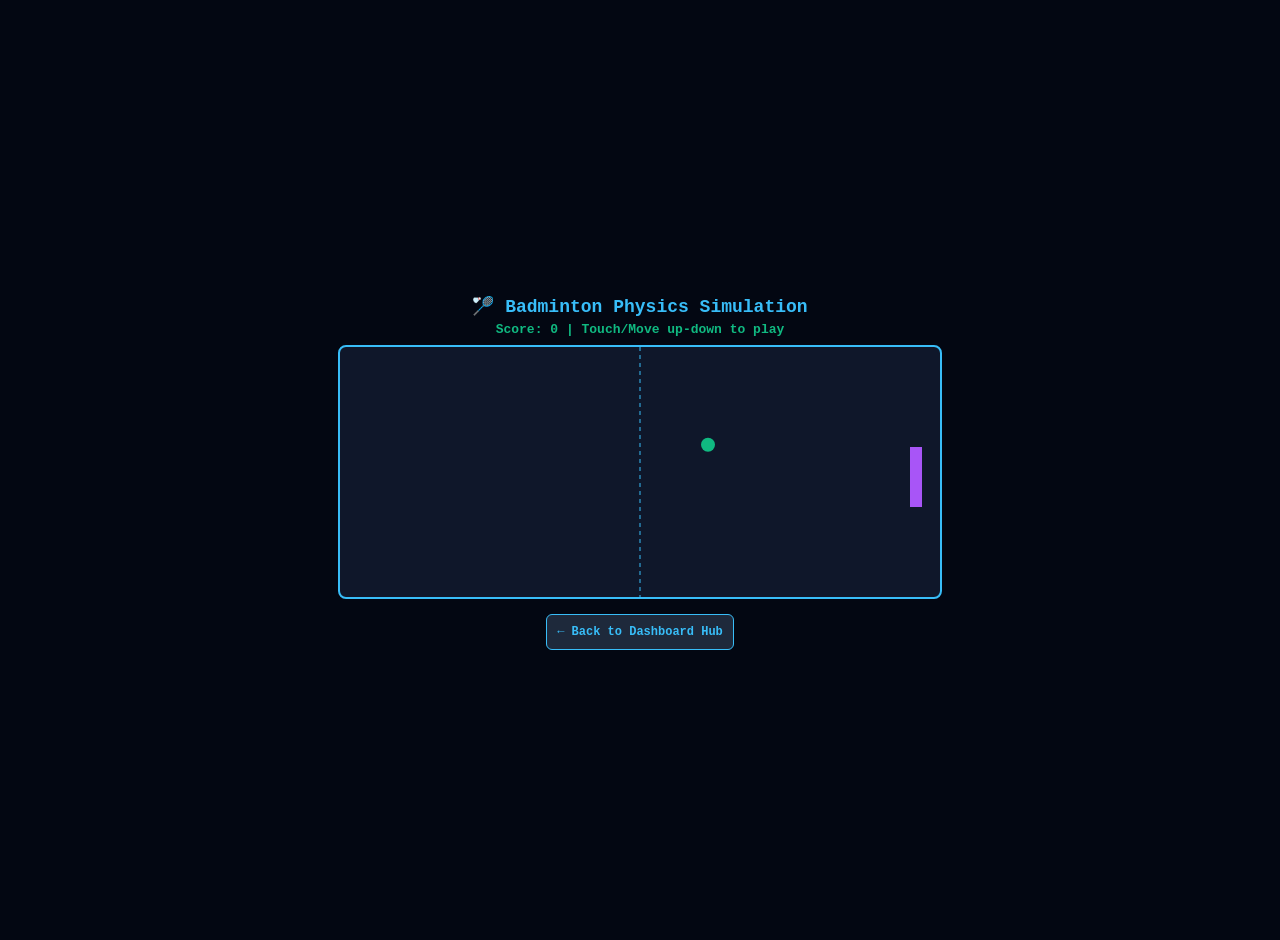
==== badminton.html @ 3144b902 "Fix 404 error: Clean reinit and add all root html files" ====
<!DOCTYPE html>
<html lang="en">
<head>
    <meta charset="UTF-8">
    <title>Badminton Physics Simulation</title>
    <style>
        body { background: #030712; color: #f3f4f6; font-family: monospace; display: flex; flex-direction: column; align-items: center; justify-content: center; min-height: 100vh; margin: 0; padding: 20px; }
        h1 { color: #38bdf8; margin: 5px; font-size: 18px; text-align: center; }
        canvas { background: #0f172a; border: 2px solid #38bdf8; border-radius: 8px; width: 100%; max-width: 600px; height: auto; display: block; }
        .score { font-size: 13px; color: #10b981; margin-bottom: 8px; font-weight: bold; text-align: center; }
        .back-link { display: block; margin-top: 15px; color: #38bdf8; text-decoration: none; font-size: 12px; font-weight: bold; background: #1e293b; padding: 10px; border-radius: 6px; border: 1px solid #38bdf8; text-align: center; max-width: 600px; box-sizing: border-box; }
    </style>
</head>
<body>
    <h1>🏸 Badminton Physics Simulation</h1>
    <div class="score">Score: <span id="scoreVal">0</span> | Touch/Move up-down to play</div>
    <canvas id="gameCanvas" width="600" height="250"></canvas>
    <a href="index.html" class="back-link">← Back to Dashboard Hub</a>
    <script>
        const canvas = document.getElementById("gameCanvas");
        const ctx = canvas.getContext("2d");
        let score = 0;
        let shuttle = { x: 60, y: 125, vx: 3.5, vy: 2, radius: 7 };
        let racket = { x: 570, y: 100, width: 12, height: 60 };

        canvas.addEventListener("mousemove", (e) => {
            const rect = canvas.getBoundingClientRect();
            racket.y = (e.clientY - rect.top) * (canvas.height / rect.height) - racket.height / 2;
        });
        canvas.addEventListener("touchmove", (e) => {
            const rect = canvas.getBoundingClientRect();
            if(e.touches.length > 0) {
                racket.y = (e.touches[0].clientY - rect.top) * (canvas.height / rect.height) - racket.height / 2;
            }
            e.preventDefault();
        }, {passive: false});

        function updateGame() {
            shuttle.x += shuttle.vx;
            shuttle.y += shuttle.vy;
            shuttle.vy += 0.07;

            if (shuttle.y < 10) { shuttle.y = 10; shuttle.vy *= -1; }
            if (shuttle.y > canvas.height - 10) { shuttle.y = canvas.height - 10; shuttle.vy *= -1; }
            if (shuttle.x < 10) { shuttle.x = 10; shuttle.vx *= -1; }

            if (
                shuttle.x >= racket.x &&
                shuttle.x <= racket.x + racket.width &&
                shuttle.y >= racket.y &&
                shuttle.y <= racket.y + racket.height
            ) {
                shuttle.vx *= -1.08;
                shuttle.vy += (Math.random() - 0.5) * 3;
                score++;
                document.getElementById("scoreVal").innerText = score;
            }

            if (shuttle.x > canvas.width) {
                score = 0;
                document.getElementById("scoreVal").innerText = score;
                shuttle.x = 60; shuttle.y = 125; shuttle.vx = 3.5; shuttle.vy = 2;
            }
        }

        function drawGame() {
            ctx.clearRect(0, 0, canvas.width, canvas.height);
            ctx.strokeStyle = "#38bdf8"; ctx.setLineDash([4, 4]);
            ctx.beginPath(); ctx.moveTo(canvas.width / 2, 0); ctx.lineTo(canvas.width / 2, canvas.height); ctx.stroke();
            ctx.setLineDash([]);
            ctx.fillStyle = "#10b981"; ctx.beginPath(); ctx.arc(shuttle.x, shuttle.y, shuttle.radius, 0, Math.PI * 2); ctx.fill();
            ctx.fillStyle = "#a855f7"; ctx.fillRect(racket.x, racket.y, racket.width, racket.height);
        }

        function gameLoop() { updateGame(); drawGame(); requestAnimationFrame(gameLoop); }
        gameLoop();
    </script>
</body>
</html>
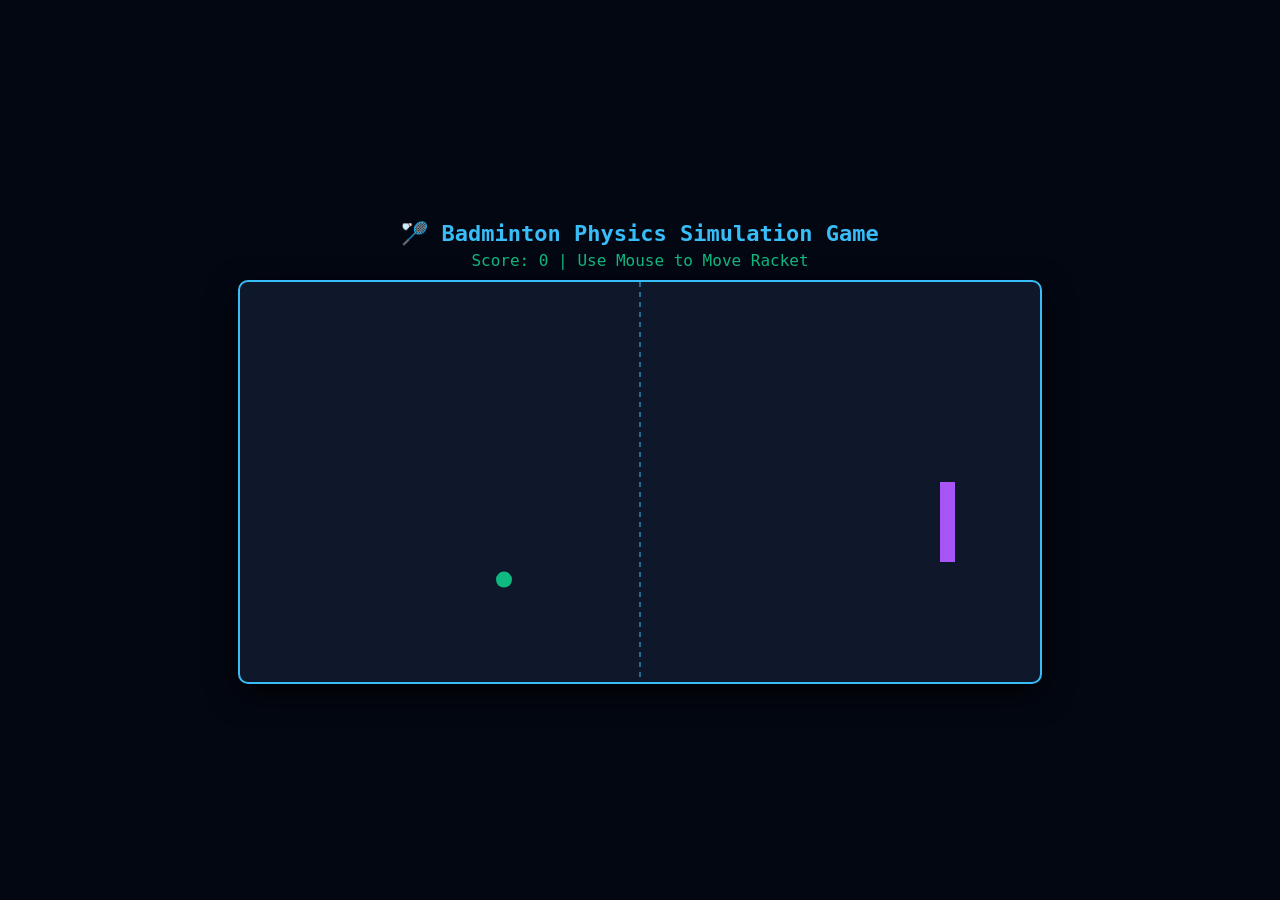
==== commit 08f3b0ea: "Use actual project files and update root" ====
--- a/badminton.html
+++ b/badminton.html
@@ -2,78 +2,102 @@
 <html lang="en">
 <head>
     <meta charset="UTF-8">
-    <title>Badminton Physics Simulation</title>
+    <title>Badminton Physics Simulation | Vyom Sutra</title>
     <style>
-        body { background: #030712; color: #f3f4f6; font-family: monospace; display: flex; flex-direction: column; align-items: center; justify-content: center; min-height: 100vh; margin: 0; padding: 20px; }
-        h1 { color: #38bdf8; margin: 5px; font-size: 18px; text-align: center; }
-        canvas { background: #0f172a; border: 2px solid #38bdf8; border-radius: 8px; width: 100%; max-width: 600px; height: auto; display: block; }
-        .score { font-size: 13px; color: #10b981; margin-bottom: 8px; font-weight: bold; text-align: center; }
-        .back-link { display: block; margin-top: 15px; color: #38bdf8; text-decoration: none; font-size: 12px; font-weight: bold; background: #1e293b; padding: 10px; border-radius: 6px; border: 1px solid #38bdf8; text-align: center; max-width: 600px; box-sizing: border-box; }
+        body { background: #030712; color: #f3f4f6; font-family: monospace; display: flex; flex-direction: column; align-items: center; justify-content: center; height: 100vh; margin: 0; }
+        h1 { color: #38bdf8; margin: 5px; font-size: 22px; }
+        canvas { background: #0f172a; border: 2px solid #38bdf8; border-radius: 10px; box-shadow: 0 10px 30px rgba(0,0,0,0.8); }
+        .score { font-size: 16px; color: #10b981; margin-bottom: 10px; }
     </style>
 </head>
 <body>
-    <h1>🏸 Badminton Physics Simulation</h1>
-    <div class="score">Score: <span id="scoreVal">0</span> | Touch/Move up-down to play</div>
-    <canvas id="gameCanvas" width="600" height="250"></canvas>
-    <a href="index.html" class="back-link">← Back to Dashboard Hub</a>
+    <h1>🏸 Badminton Physics Simulation Game</h1>
+    <div class="score">Score: <span id="scoreVal">0</span> | Use Mouse to Move Racket</div>
+    <canvas id="gameCanvas" width="800" height="400"></canvas>
+
     <script>
         const canvas = document.getElementById("gameCanvas");
         const ctx = canvas.getContext("2d");
+
         let score = 0;
-        let shuttle = { x: 60, y: 125, vx: 3.5, vy: 2, radius: 7 };
-        let racket = { x: 570, y: 100, width: 12, height: 60 };
+        let shuttle = { x: 100, y: 150, vx: 4, vy: 2, radius: 8 };
+        let racket = { x: 700, y: 200, width: 15, height: 80 };
 
         canvas.addEventListener("mousemove", (e) => {
             const rect = canvas.getBoundingClientRect();
-            racket.y = (e.clientY - rect.top) * (canvas.height / rect.height) - racket.height / 2;
+            racket.y = e.clientY - rect.top - racket.height / 2;
         });
-        canvas.addEventListener("touchmove", (e) => {
-            const rect = canvas.getBoundingClientRect();
-            if(e.touches.length > 0) {
-                racket.y = (e.touches[0].clientY - rect.top) * (canvas.height / rect.height) - racket.height / 2;
-            }
-            e.preventDefault();
-        }, {passive: false});
 
-        function updateGame() {
+        function update() {
             shuttle.x += shuttle.vx;
             shuttle.y += shuttle.vy;
-            shuttle.vy += 0.07;
 
-            if (shuttle.y < 10) { shuttle.y = 10; shuttle.vy *= -1; }
-            if (shuttle.y > canvas.height - 10) { shuttle.y = canvas.height - 10; shuttle.vy *= -1; }
-            if (shuttle.x < 10) { shuttle.x = 10; shuttle.vx *= -1; }
+            // Gravity wave effect
+            shuttle.vy += 0.08;
 
+            // Wall collisions (Top/Bottom)
+            if (shuttle.y < 10 || shuttle.y > canvas.height - 10) {
+                shuttle.vy *= -1;
+            }
+
+            // Left wall bounce
+            if (shuttle.x < 10) {
+                shuttle.vx *= -1;
+            }
+
+            // Racket collision
             if (
                 shuttle.x >= racket.x &&
-                shuttle.x <= racket.x + racket.width &&
                 shuttle.y >= racket.y &&
                 shuttle.y <= racket.y + racket.height
             ) {
-                shuttle.vx *= -1.08;
+                shuttle.vx *= -1.1; // Speed up slightly on hit
                 shuttle.vy += (Math.random() - 0.5) * 3;
                 score++;
                 document.getElementById("scoreVal").innerText = score;
             }
 
+            // Miss check
             if (shuttle.x > canvas.width) {
                 score = 0;
                 document.getElementById("scoreVal").innerText = score;
-                shuttle.x = 60; shuttle.y = 125; shuttle.vx = 3.5; shuttle.vy = 2;
+                shuttle.x = 100;
+                shuttle.y = 150;
+                shuttle.vx = 4;
+                shuttle.vy = 2;
             }
         }
 
-        function drawGame() {
+        function draw() {
             ctx.clearRect(0, 0, canvas.width, canvas.height);
-            ctx.strokeStyle = "#38bdf8"; ctx.setLineDash([4, 4]);
-            ctx.beginPath(); ctx.moveTo(canvas.width / 2, 0); ctx.lineTo(canvas.width / 2, canvas.height); ctx.stroke();
+
+            // Draw Net
+            ctx.strokeStyle = "#38bdf8";
+            ctx.setLineDash([5, 5]);
+            ctx.beginPath();
+            ctx.moveTo(canvas.width / 2, 0);
+            ctx.lineTo(canvas.width / 2, canvas.height);
+            ctx.stroke();
             ctx.setLineDash([]);
-            ctx.fillStyle = "#10b981"; ctx.beginPath(); ctx.arc(shuttle.x, shuttle.y, shuttle.radius, 0, Math.PI * 2); ctx.fill();
-            ctx.fillStyle = "#a855f7"; ctx.fillRect(racket.x, racket.y, racket.width, racket.height);
+
+            // Draw Shuttlecock
+            ctx.fillStyle = "#10b981";
+            ctx.beginPath();
+            ctx.arc(shuttle.x, shuttle.y, shuttle.radius, 0, Math.PI * 2);
+            ctx.fill();
+
+            // Draw Racket
+            ctx.fillStyle = "#a855f7";
+            ctx.fillRect(racket.x, racket.y, racket.width, racket.height);
         }
 
-        function gameLoop() { updateGame(); drawGame(); requestAnimationFrame(gameLoop); }
-        gameLoop();
+        function loop() {
+            update();
+            draw();
+            requestAnimationFrame(loop);
+        }
+
+        loop();
     </script>
 </body>
-</html>+</html>
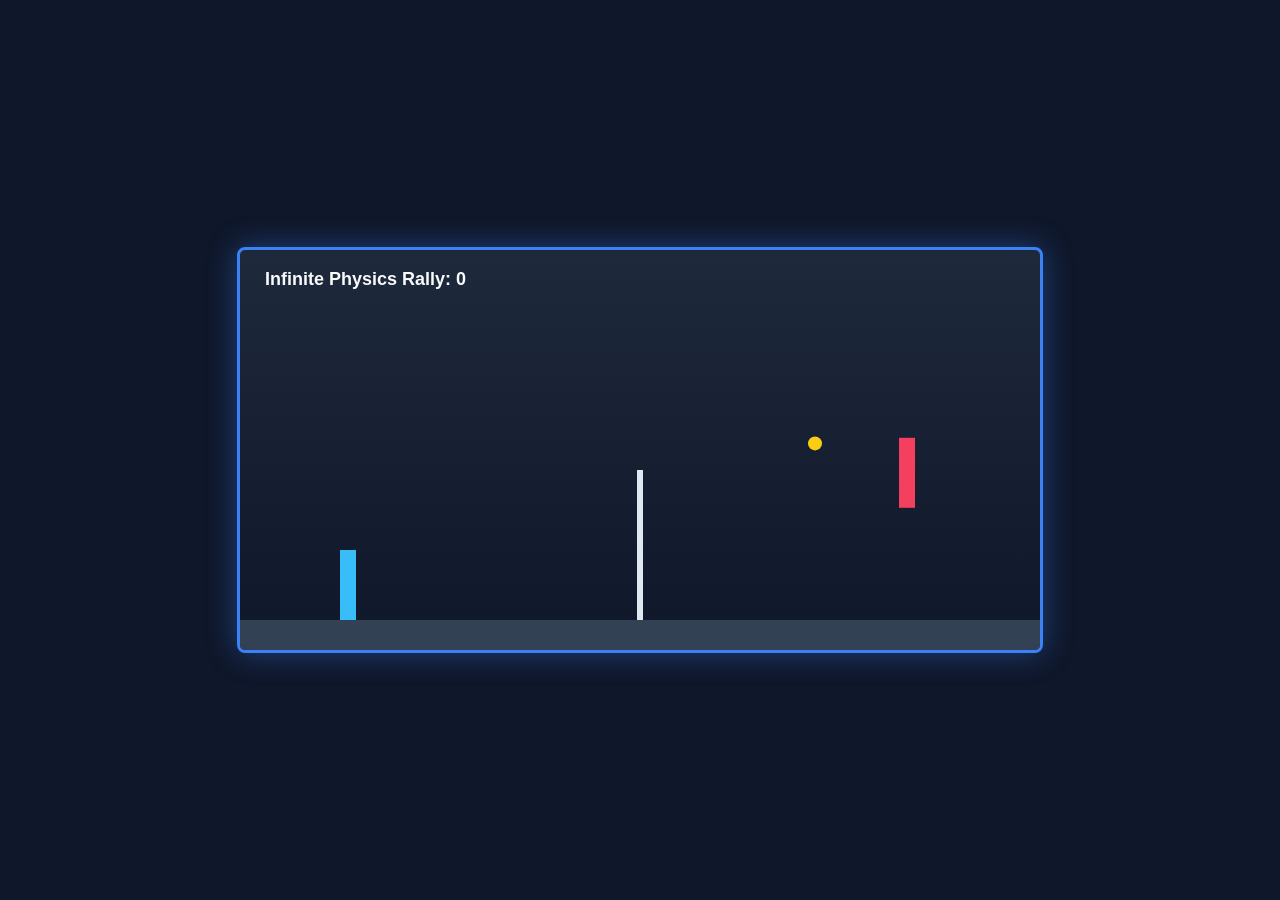
==== commit 1ad7a337: "Update badminton.html with full physics and infinite rally simulation" ====
--- a/badminton.html
+++ b/badminton.html
@@ -2,102 +2,87 @@
 <html lang="en">
 <head>
     <meta charset="UTF-8">
-    <title>Badminton Physics Simulation | Vyom Sutra</title>
+    <title>Infinite Physics Badminton Rally</title>
     <style>
-        body { background: #030712; color: #f3f4f6; font-family: monospace; display: flex; flex-direction: column; align-items: center; justify-content: center; height: 100vh; margin: 0; }
-        h1 { color: #38bdf8; margin: 5px; font-size: 22px; }
-        canvas { background: #0f172a; border: 2px solid #38bdf8; border-radius: 10px; box-shadow: 0 10px 30px rgba(0,0,0,0.8); }
-        .score { font-size: 16px; color: #10b981; margin-bottom: 10px; }
+        body { margin: 0; background: #0f172a; overflow: hidden; display: flex; justify-content: center; align-items: center; height: 100vh; font-family: sans-serif; color: #f8fafc; }
+        canvas { background: linear-gradient(to bottom, #1e293b, #0f172a); border: 3px solid #3b82f6; box-shadow: 0 0 30px rgba(59, 130, 246, 0.4); border-radius: 8px; }
     </style>
 </head>
 <body>
-    <h1>🏸 Badminton Physics Simulation Game</h1>
-    <div class="score">Score: <span id="scoreVal">0</span> | Use Mouse to Move Racket</div>
     <canvas id="gameCanvas" width="800" height="400"></canvas>
+    <script>
+        const canvas = document.getElementById('gameCanvas');
+        const ctx = canvas.getContext('2d');
+        let shuttle = { x: 400, y: 150, vx: 5, vy: -2, gravity: 0.18 };
+        let p1 = { x: 100, y: 300, width: 16, height: 70, color: '#38bdf8' };
+        let p2 = { x: 684, y: 300, width: 16, height: 70, color: '#f43f5e' };
+        let rallyCount = 0;
 
-    <script>
-        const canvas = document.getElementById("gameCanvas");
-        const ctx = canvas.getContext("2d");
+        function resetShuttle(server) {
+            shuttle.x = server === 1 ? p1.x + 30 : p2.x - 30;
+            shuttle.y = 180;
+            shuttle.vx = server === 1 ? 5.5 : -5.5;
+            shuttle.vy = -4;
+        }
 
-        let score = 0;
-        let shuttle = { x: 100, y: 150, vx: 4, vy: 2, radius: 8 };
-        let racket = { x: 700, y: 200, width: 15, height: 80 };
-
-        canvas.addEventListener("mousemove", (e) => {
-            const rect = canvas.getBoundingClientRect();
-            racket.y = e.clientY - rect.top - racket.height / 2;
-        });
-
-        function update() {
+        function updatePhysics() {
+            shuttle.vy += shuttle.gravity;
             shuttle.x += shuttle.vx;
             shuttle.y += shuttle.vy;
 
-            // Gravity wave effect
-            shuttle.vy += 0.08;
-
-            // Wall collisions (Top/Bottom)
-            if (shuttle.y < 10 || shuttle.y > canvas.height - 10) {
-                shuttle.vy *= -1;
+            if (shuttle.x < 400) {
+                p1.y += ((shuttle.y + 15) - p1.y) * 0.12;
+                p1.x = 100 + Math.sin(Date.now() * 0.004) * 25;
+            } else {
+                p1.y += (300 - p1.y) * 0.08;
             }
 
-            // Left wall bounce
-            if (shuttle.x < 10) {
-                shuttle.vx *= -1;
+            if (shuttle.x >= 400) {
+                p2.y += ((shuttle.y + 15) - p2.y) * 0.12;
+                p2.x = 684 - Math.sin(Date.now() * 0.004) * 25;
+            } else {
+                p2.y += (300 - p2.y) * 0.08;
             }
 
-            // Racket collision
-            if (
-                shuttle.x >= racket.x &&
-                shuttle.y >= racket.y &&
-                shuttle.y <= racket.y + racket.height
-            ) {
-                shuttle.vx *= -1.1; // Speed up slightly on hit
-                shuttle.vy += (Math.random() - 0.5) * 3;
-                score++;
-                document.getElementById("scoreVal").innerText = score;
+            p1.y = Math.max(120, Math.min(310, p1.y));
+            p2.y = Math.max(120, Math.min(310, p2.y));
+
+            if (shuttle.x > 392 && shuttle.x < 408 && shuttle.y > 230) {
+                shuttle.vx *= -1;
+                shuttle.vy = -7;
             }
 
-            // Miss check
-            if (shuttle.x > canvas.width) {
-                score = 0;
-                document.getElementById("scoreVal").innerText = score;
-                shuttle.x = 100;
-                shuttle.y = 150;
-                shuttle.vx = 4;
-                shuttle.vy = 2;
+            if (shuttle.y >= 370) {
+                shuttle.y = 370;
+                rallyCount = 0;
+                resetShuttle(shuttle.x < 400 ? 2 : 1);
+            }
+
+            if (shuttle.x - 8 < p1.x + p1.width && shuttle.x + 8 > p1.x && shuttle.y - 8 < p1.y + p1.height && shuttle.y + 8 > p1.y) {
+                shuttle.vx = Math.abs(shuttle.vx) + 0.3;
+                shuttle.vy = -8.5 - Math.random() * 2;
+                rallyCount++;
+            }
+
+            if (shuttle.x - 8 < p2.x + p2.width && shuttle.x + 8 > p2.x && shuttle.y - 8 < p2.y + p2.height && shuttle.y + 8 > p2.y) {
+                shuttle.vx = -(Math.abs(shuttle.vx) + 0.3);
+                shuttle.vy = -8.5 - Math.random() * 2;
+                rallyCount++;
             }
         }
 
-        function draw() {
+        function renderGraphics() {
             ctx.clearRect(0, 0, canvas.width, canvas.height);
-
-            // Draw Net
-            ctx.strokeStyle = "#38bdf8";
-            ctx.setLineDash([5, 5]);
-            ctx.beginPath();
-            ctx.moveTo(canvas.width / 2, 0);
-            ctx.lineTo(canvas.width / 2, canvas.height);
-            ctx.stroke();
-            ctx.setLineDash([]);
-
-            // Draw Shuttlecock
-            ctx.fillStyle = "#10b981";
-            ctx.beginPath();
-            ctx.arc(shuttle.x, shuttle.y, shuttle.radius, 0, Math.PI * 2);
-            ctx.fill();
-
-            // Draw Racket
-            ctx.fillStyle = "#a855f7";
-            ctx.fillRect(racket.x, racket.y, racket.width, racket.height);
+            ctx.fillStyle = '#334155'; ctx.fillRect(0, 370, canvas.width, 30);
+            ctx.fillStyle = '#e2e8f0'; ctx.fillRect(397, 220, 6, 150);
+            ctx.fillStyle = p1.color; ctx.fillRect(p1.x, p1.y, p1.width, p1.height);
+            ctx.fillStyle = p2.color; ctx.fillRect(p2.x, p2.y, p2.width, p2.height);
+            ctx.beginPath(); ctx.arc(shuttle.x, shuttle.y, 7, 0, Math.PI * 2); ctx.fillStyle = '#facc15'; ctx.fill(); ctx.closePath();
+            ctx.fillStyle = '#f8fafc'; ctx.font = 'bold 18px sans-serif'; ctx.fillText('Infinite Physics Rally: ' + rallyCount, 25, 35);
         }
 
-        function loop() {
-            update();
-            draw();
-            requestAnimationFrame(loop);
-        }
-
-        loop();
+        function gameLoop() { updatePhysics(); renderGraphics(); requestAnimationFrame(gameLoop); }
+        gameLoop();
     </script>
 </body>
 </html>
